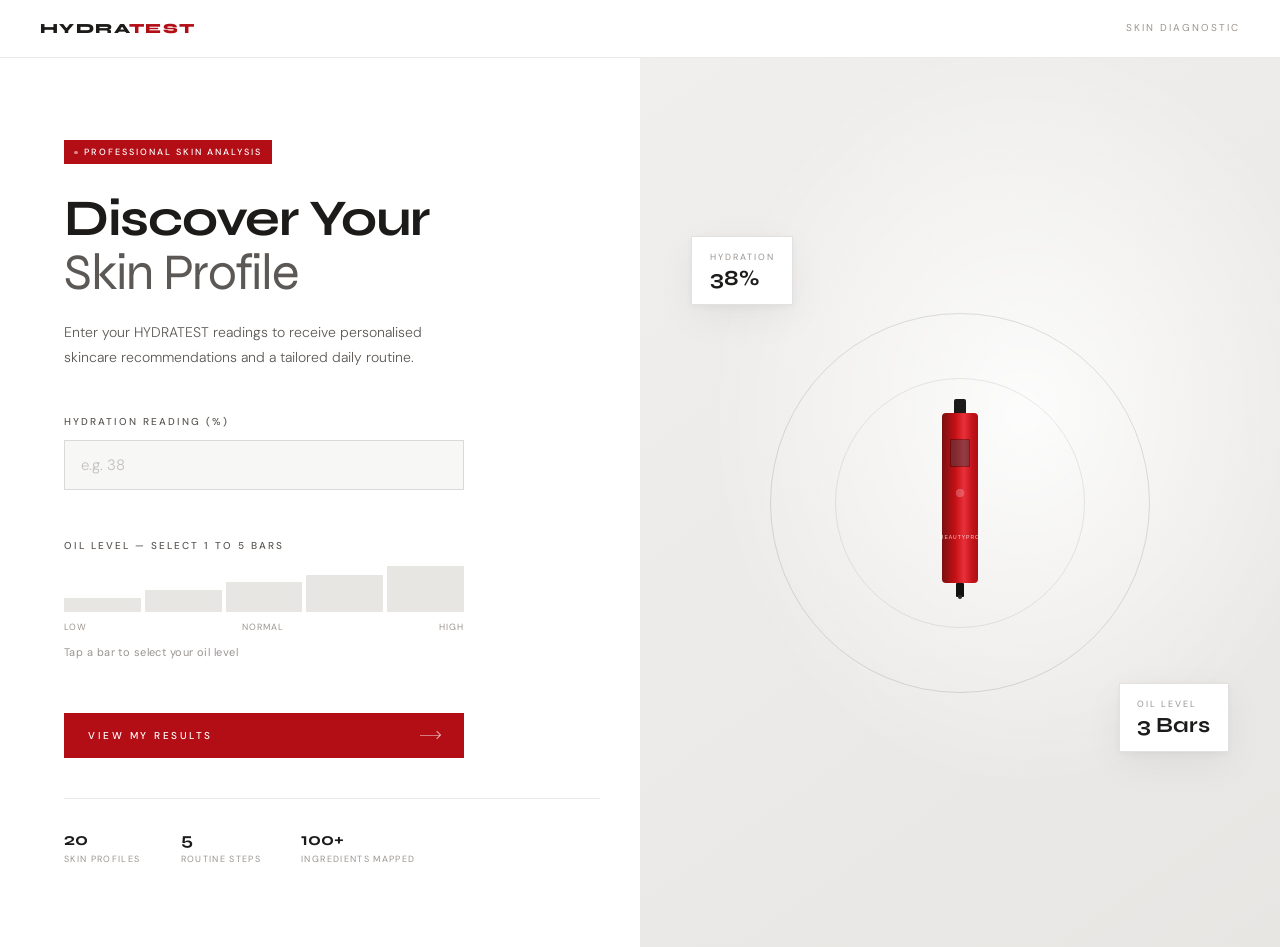
==== index.html @ d5861100 "Add files via upload" ====
<!DOCTYPE html>
<html lang="en">
<head>
  <meta charset="UTF-8">
  <meta name="viewport" content="width=device-width, initial-scale=1.0">
  <title>HYDRATEST — Skin Diagnostic</title>
  <meta name="description" content="Enter your HYDRATEST readings to receive personalised skincare recommendations and routine guidance.">
  <link rel="preconnect" href="https://fonts.googleapis.com">
  <link href="https://fonts.googleapis.com/css2?family=DM+Sans:ital,opsz,wght@0,9..40,200;0,9..40,300;0,9..40,400;0,9..40,500;1,9..40,200&family=Syne:wght@400;500;600;700;800&display=swap" rel="stylesheet">
  <link rel="stylesheet" href="src/styles/global.css">
  <link rel="stylesheet" href="src/styles/home.css">
</head>
<body>

  <nav class="nav">
    <a class="logo" href="/">
      <span class="logo-product">HYDRA<span>TEST</span></span>
    </a>
    <div class="nav-right">Skin Diagnostic</div>
  </nav>

  <div class="hero">

    <!-- Left: form -->
    <div class="hero-left">
      <div class="fade-seq">
        <div class="red-tag">Professional Skin Analysis</div>
        <h1 class="hero-heading">Discover Your<br><em>Skin Profile</em></h1>
        <p class="hero-desc">Enter your HYDRATEST readings to receive personalised skincare recommendations and a tailored daily routine.</p>

        <form class="form-wrap" id="diagnostic-form" novalidate>

          <div class="form-field">
            <label class="form-label" for="hydration-input">Hydration Reading (%)</label>
            <input
              type="number"
              id="hydration-input"
              class="form-input"
              placeholder="e.g. 38"
              min="0" max="100"
              inputmode="numeric"
              autocomplete="off"
            >
            <div class="form-error" id="hydration-error" role="alert"></div>
          </div>

          <div class="form-field">
            <label class="form-label" id="oil-label">Oil Level — Select 1 to 5 Bars</label>
            <div class="oil-bars-wrap" role="group" aria-labelledby="oil-label">
              <div class="oil-bars" id="oil-bars">
                <button class="oil-bar-btn" data-bar="1" type="button" aria-label="1 bar — Low"></button>
                <button class="oil-bar-btn" data-bar="2" type="button" aria-label="2 bars — Medium"></button>
                <button class="oil-bar-btn" data-bar="3" type="button" aria-label="3 bars — Normal"></button>
                <button class="oil-bar-btn" data-bar="4" type="button" aria-label="4 bars — Normal/High"></button>
                <button class="oil-bar-btn" data-bar="5" type="button" aria-label="5 bars — High"></button>
              </div>
              <div class="oil-scale">
                <span>Low</span>
                <span>Normal</span>
                <span>High</span>
              </div>
              <div class="oil-reading" id="oil-reading">Tap a bar to select your oil level</div>
              <div class="form-error" id="oil-error" role="alert"></div>
            </div>
          </div>

          <button class="cta-btn" id="submit-btn" type="submit">
            <span>View My Results</span>
            <div class="cta-arrow"></div>
          </button>

        </form>

        <div class="trust-strip">
          <div class="trust-item">
            <div class="trust-num">20</div>
            <div class="trust-label">Skin Profiles</div>
          </div>
          <div class="trust-item">
            <div class="trust-num">5</div>
            <div class="trust-label">Routine Steps</div>
          </div>
          <div class="trust-item">
            <div class="trust-num">100+</div>
            <div class="trust-label">Ingredients Mapped</div>
          </div>
        </div>
      </div>
    </div>

    <!-- Right: device visual -->
    <div class="hero-right" aria-hidden="true">
      <div class="hero-circle"></div>
      <div class="hero-circle-2"></div>
      <div class="hero-right-inner">
        <div class="hero-device">
          <svg width="52" height="200" viewBox="0 0 52 200" fill="none" xmlns="http://www.w3.org/2000/svg" aria-hidden="true">
            <rect x="20" y="0" width="12" height="16" rx="2" fill="#1C1B1A"/>
            <rect x="8" y="14" width="36" height="170" rx="4" fill="url(#deviceGrad)"/>
            <rect x="16" y="40" width="20" height="28" rx="1" fill="rgba(0,0,0,0.35)"/>
            <rect x="17" y="41" width="18" height="26" rx="1" fill="rgba(150,220,240,0.15)"/>
            <circle cx="26" cy="94" r="4" fill="rgba(255,255,255,0.22)" stroke="rgba(255,255,255,0.12)" stroke-width="0.5"/>
            <text x="26" y="140" fill="rgba(255,255,255,0.8)" font-size="5" font-family="sans-serif" text-anchor="middle" letter-spacing="1">BEAUTYPRO</text>
            <rect x="22" y="184" width="8" height="14" rx="1" fill="#111"/>
            <circle cx="26" cy="198" r="2" fill="#2a2a2a"/>
            <defs>
              <linearGradient id="deviceGrad" x1="8" y1="0" x2="52" y2="0" gradientUnits="userSpaceOnUse">
                <stop offset="0%"   stop-color="#7A1010"/>
                <stop offset="30%"  stop-color="#C41015"/>
                <stop offset="50%"  stop-color="#E8303A"/>
                <stop offset="70%"  stop-color="#C01218"/>
                <stop offset="100%" stop-color="#8A0E12"/>
              </linearGradient>
            </defs>
          </svg>
        </div>
      </div>
      <div class="hero-stat hero-stat-1">
        <div class="hero-stat-label">Hydration</div>
        <div class="hero-stat-value">38%</div>
      </div>
      <div class="hero-stat hero-stat-2">
        <div class="hero-stat-label">Oil Level</div>
        <div class="hero-stat-value">3 Bars</div>
      </div>
    </div>

  </div><!-- /hero -->

  <script type="module" src="src/pages/home.js"></script>
</body>
</html>
---- src/styles/global.css ----
/* =============================================
   HYDRATEST — Global Styles
   Shared across all pages
   ============================================= */

:root {
  /* Brand */
  --red:         #B30E16;
  --red-deep:    #98231D;

  /* Surface */
  --white:       #FFFFFF;
  --near-white:  #F7F7F6;
  --frost:       #F1F0EF;
  --light-grey:  #E8E6E3;
  --mid-grey:    #C4C0BB;

  /* Text */
  --text:        #1C1B1A;
  --text-sec:    #5C5855;
  --text-light:  #9A9490;

  /* Structure */
  --border:      rgba(28,27,26,0.09);
  --border-mid:  rgba(28,27,26,0.13);
  --shadow-card: 0 2px 8px rgba(0,0,0,0.05), 0 12px 40px rgba(0,0,0,0.05);

  /* Type */
  --font-head: 'Syne', sans-serif;
  --font-body: 'DM Sans', sans-serif;

  /* Layout */
  --nav-h: 58px;
  --max-w: 900px;
  --page-pad: 2.5rem;
}

/* ─── Reset ─── */
*, *::before, *::after { box-sizing: border-box; margin: 0; padding: 0; }
html { scroll-behavior: smooth; }

body {
  font-family: var(--font-body);
  background: var(--near-white);
  color: var(--text);
  font-size: 14px;
  line-height: 1.65;
  -webkit-font-smoothing: antialiased;
  overflow-x: hidden;
}

/* ─── Logo ─── */
.logo {
  display: inline-flex;
  align-items: center;
  text-decoration: none;
}

.logo-product {
  font-family: var(--font-head);
  font-size: 14px;
  font-weight: 800;
  letter-spacing: 0.1em;
  text-transform: uppercase;
  color: var(--text);
}

.logo-product span { color: var(--red); }

/* ─── Red pill tag ─── */
.red-tag {
  display: inline-flex;
  align-items: center;
  gap: 0.4rem;
  background: var(--red);
  color: #fff;
  font-family: var(--font-body);
  font-size: 9px;
  font-weight: 500;
  letter-spacing: 0.22em;
  text-transform: uppercase;
  padding: 0.3rem 0.65rem;
  white-space: nowrap;
}

.red-tag::before {
  content: '';
  width: 3.5px;
  height: 3.5px;
  background: rgba(255,255,255,0.5);
  border-radius: 50%;
  flex-shrink: 0;
}

/* ─── Scroll reveal ─── */
.reveal {
  opacity: 0;
  transform: translateY(12px);
  transition: opacity 0.55s ease, transform 0.55s ease;
}
.reveal.in {
  opacity: 1;
  transform: translateY(0);
}

/* ─── Print ─── */
@media print {
  .results-nav,
  .results-footer,
  .back-btn { display: none !important; }
  .r-section { break-inside: avoid; }
}

/* ─── Mobile shared ─── */
@media (max-width: 640px) {
  :root { --page-pad: 1.25rem; }
}
---- src/styles/home.css ----
/* =============================================
   HYDRATEST — Home Page Styles
   ============================================= */

/* ─── Nav ─── */
.nav {
  display: flex;
  justify-content: space-between;
  align-items: center;
  padding: 0 var(--page-pad);
  height: var(--nav-h);
  border-bottom: 1px solid var(--border);
  background: rgba(255,255,255,0.94);
  backdrop-filter: blur(12px);
  -webkit-backdrop-filter: blur(12px);
  position: sticky;
  top: 0;
  z-index: 100;
}

.nav-right {
  font-size: 10px;
  font-weight: 400;
  letter-spacing: 0.2em;
  text-transform: uppercase;
  color: var(--text-light);
}

/* ─── Hero grid ─── */
.hero {
  display: grid;
  grid-template-columns: 1fr 1fr;
  min-height: calc(100vh - var(--nav-h));
  background: var(--white);
}

.hero-left {
  display: flex;
  flex-direction: column;
  justify-content: center;
  padding: 5rem var(--page-pad) 5rem 4rem;
  position: relative;
  z-index: 2;
}

.hero-right {
  position: relative;
  background: var(--frost);
  display: flex;
  align-items: center;
  justify-content: center;
  overflow: hidden;
}

.hero-right::before {
  content: '';
  position: absolute;
  inset: 0;
  background:
    radial-gradient(ellipse 70% 60% at 60% 40%, rgba(255,255,255,0.88) 0%, transparent 70%),
    linear-gradient(145deg, #F0EFEE 0%, #E8E6E3 100%);
}

.hero-right-inner {
  position: relative;
  z-index: 2;
  display: flex;
  align-items: center;
  justify-content: center;
  width: 100%;
  height: 100%;
}

.hero-device { position: relative; z-index: 3; }

/* Decorative geometry */
.hero-circle, .hero-circle-2 {
  position: absolute;
  border-radius: 50%;
  top: 50%;
  left: 50%;
  transform: translate(-50%, -50%);
  pointer-events: none;
}
.hero-circle   { width: 380px; height: 380px; border: 1px solid var(--border-mid); }
.hero-circle-2 { width: 250px; height: 250px; border: 1px solid var(--border); }

/* Floating stat cards */
.hero-stat {
  position: absolute;
  background: var(--white);
  border: 1px solid var(--border-mid);
  padding: 0.85rem 1.1rem;
  z-index: 4;
  box-shadow: var(--shadow-card);
}
.hero-stat-label {
  font-size: 9px;
  letter-spacing: 0.22em;
  text-transform: uppercase;
  color: var(--text-light);
  margin-bottom: 0.2rem;
}
.hero-stat-value {
  font-family: var(--font-head);
  font-size: 1.35rem;
  font-weight: 700;
  color: var(--text);
  line-height: 1;
}
.hero-stat-1 { top: 20%; left: 8%; }
.hero-stat-2 { bottom: 22%; right: 8%; }

/* ─── Hero text ─── */
.fade-seq > * {
  opacity: 0;
  animation: fadeUp 0.65s ease forwards;
}
.fade-seq > *:nth-child(1) { animation-delay: 0.05s; }
.fade-seq > *:nth-child(2) { animation-delay: 0.15s; }
.fade-seq > *:nth-child(3) { animation-delay: 0.25s; }
.fade-seq > *:nth-child(4) { animation-delay: 0.38s; }
.fade-seq > *:nth-child(5) { animation-delay: 0.52s; }

@keyframes fadeUp {
  from { opacity: 0; transform: translateY(14px); }
  to   { opacity: 1; transform: translateY(0); }
}

.red-tag { margin-bottom: 1.75rem; }

.hero-heading {
  font-family: var(--font-head);
  font-size: clamp(2.5rem, 4vw, 3.6rem);
  font-weight: 700;
  line-height: 1.05;
  letter-spacing: -0.025em;
  color: var(--text);
  margin-bottom: 1.25rem;
}
.hero-heading em {
  font-style: normal;
  color: var(--text-sec);
  font-weight: 400;
}

.hero-desc {
  font-size: 14px;
  font-weight: 300;
  color: var(--text-sec);
  max-width: 380px;
  line-height: 1.8;
  margin-bottom: 2.75rem;
}

/* ─── Form ─── */
.form-wrap { width: 100%; max-width: 400px; }

.form-field { margin-bottom: 1.75rem; }

.form-label {
  display: block;
  font-size: 10px;
  font-weight: 500;
  letter-spacing: 0.2em;
  text-transform: uppercase;
  color: var(--text-sec);
  margin-bottom: 0.6rem;
}

.form-input {
  width: 100%;
  background: var(--near-white);
  border: 1px solid var(--border-mid);
  color: var(--text);
  font-family: var(--font-body);
  font-size: 15px;
  font-weight: 300;
  padding: 0.85rem 1rem;
  outline: none;
  transition: border-color 0.2s, background 0.2s;
  -webkit-appearance: none;
  appearance: none;
  border-radius: 0;
}
.form-input:focus { border-color: var(--red); background: var(--white); }
.form-input::placeholder { color: var(--mid-grey); }

/* Oil bars */
.oil-bars {
  display: flex;
  gap: 4px;
  align-items: flex-end;
  height: 48px;
}

.oil-bar-btn {
  flex: 1;
  background: var(--light-grey);
  border: none;
  cursor: pointer;
  transition: background 0.15s, transform 0.1s;
  border-radius: 1px;
}
.oil-bar-btn:nth-child(1) { height: 30%; }
.oil-bar-btn:nth-child(2) { height: 46%; }
.oil-bar-btn:nth-child(3) { height: 62%; }
.oil-bar-btn:nth-child(4) { height: 78%; }
.oil-bar-btn:nth-child(5) { height: 96%; }

.oil-bar-btn.filled { background: rgba(179,14,22,0.22); }
.oil-bar-btn.active { background: var(--red); }
.oil-bar-btn:hover:not(.active) { background: rgba(179,14,22,0.14); }

.oil-scale {
  display: flex;
  justify-content: space-between;
  margin-top: 0.5rem;
}
.oil-scale span {
  font-size: 9px;
  letter-spacing: 0.12em;
  color: var(--text-light);
  text-transform: uppercase;
}

.oil-reading {
  margin-top: 0.5rem;
  font-size: 11px;
  color: var(--text-light);
  letter-spacing: 0.04em;
  min-height: 16px;
}
.oil-reading strong { color: var(--text); font-weight: 500; }

.form-error {
  font-size: 10px;
  color: var(--red);
  letter-spacing: 0.04em;
  margin-top: 0.4rem;
  min-height: 14px;
}

/* CTA */
.cta-btn {
  display: inline-flex;
  align-items: center;
  justify-content: space-between;
  width: 100%;
  gap: 1rem;
  background: var(--red);
  color: #fff;
  border: none;
  font-family: var(--font-body);
  font-size: 10px;
  font-weight: 500;
  letter-spacing: 0.25em;
  text-transform: uppercase;
  padding: 1rem 1.5rem;
  cursor: pointer;
  transition: background 0.2s, transform 0.15s;
  margin-top: 0.25rem;
}
.cta-btn:hover { background: var(--red-deep); transform: translateY(-1px); }
.cta-btn:active { transform: translateY(0); }

.cta-arrow {
  width: 20px;
  height: 1px;
  background: rgba(255,255,255,0.45);
  position: relative;
  flex-shrink: 0;
}
.cta-arrow::after {
  content: '';
  position: absolute;
  right: 0;
  top: -3px;
  width: 6px;
  height: 6px;
  border-right: 1px solid rgba(255,255,255,0.65);
  border-top: 1px solid rgba(255,255,255,0.65);
  transform: rotate(45deg);
}

/* Trust strip */
.trust-strip {
  display: flex;
  gap: 2.5rem;
  margin-top: 2.5rem;
  padding-top: 2rem;
  border-top: 1px solid var(--border);
}
.trust-num {
  font-family: var(--font-head);
  font-size: 1.1rem;
  font-weight: 700;
  color: var(--text);
  line-height: 1;
  margin-bottom: 0.2rem;
}
.trust-label {
  font-size: 9px;
  letter-spacing: 0.15em;
  text-transform: uppercase;
  color: var(--text-light);
}

/* ─── Mobile ─── */
@media (max-width: 768px) {
  .hero {
    grid-template-columns: 1fr;
    min-height: auto;
  }
  .hero-right {
    height: 220px;
    order: -1;
  }
  .hero-left {
    padding: 3rem var(--page-pad) 4rem;
  }
  .hero-stat { display: none; }
  .trust-strip { gap: 1.5rem; }
}
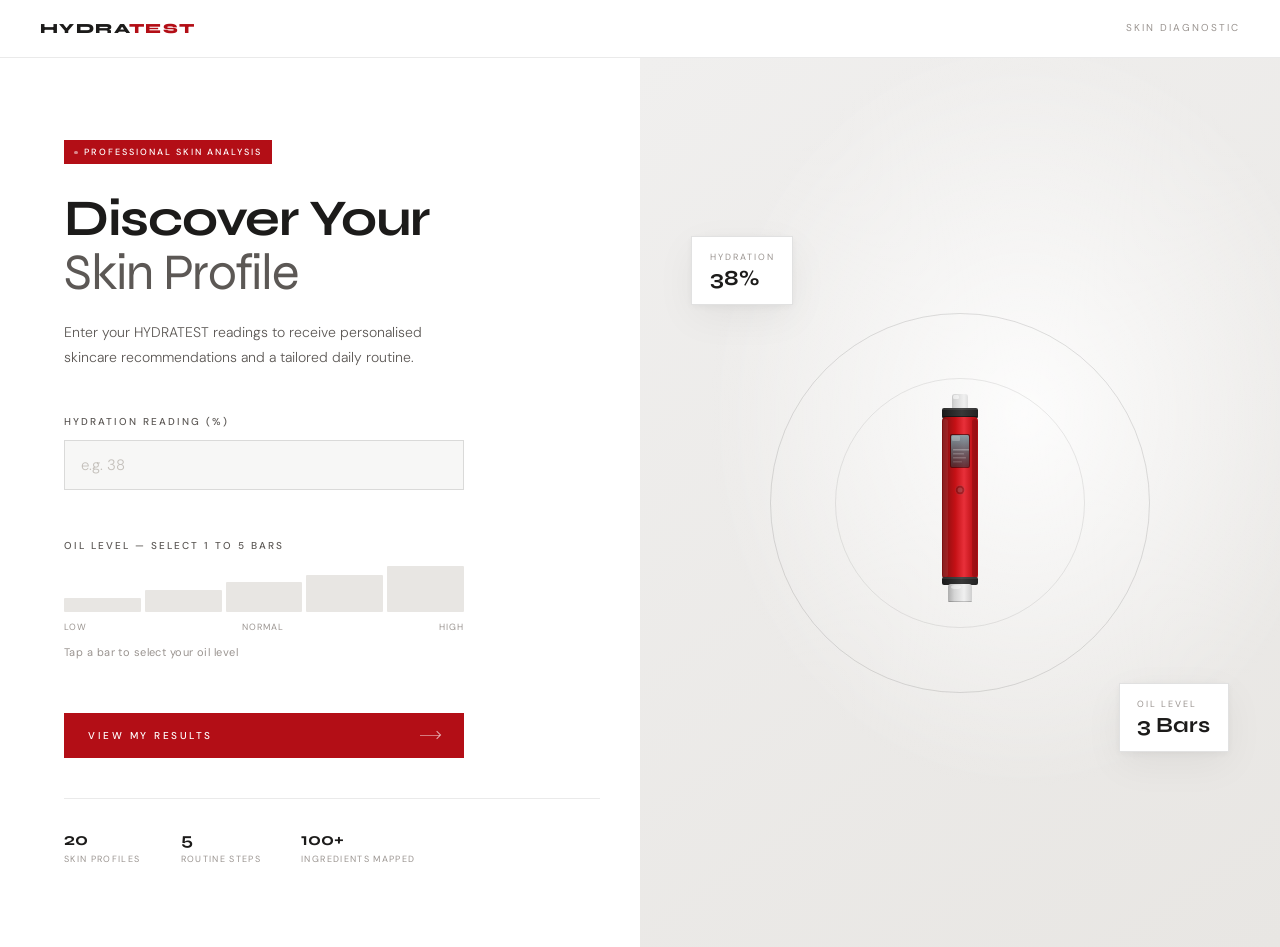
==== commit d583c634: "Add files via upload" ====
--- a/index.html
+++ b/index.html
@@ -94,15 +94,7 @@
       <div class="hero-circle-2"></div>
       <div class="hero-right-inner">
         <div class="hero-device">
-          <svg width="52" height="200" viewBox="0 0 52 200" fill="none" xmlns="http://www.w3.org/2000/svg" aria-hidden="true">
-            <rect x="20" y="0" width="12" height="16" rx="2" fill="#1C1B1A"/>
-            <rect x="8" y="14" width="36" height="170" rx="4" fill="url(#deviceGrad)"/>
-            <rect x="16" y="40" width="20" height="28" rx="1" fill="rgba(0,0,0,0.35)"/>
-            <rect x="17" y="41" width="18" height="26" rx="1" fill="rgba(150,220,240,0.15)"/>
-            <circle cx="26" cy="94" r="4" fill="rgba(255,255,255,0.22)" stroke="rgba(255,255,255,0.12)" stroke-width="0.5"/>
-            <text x="26" y="140" fill="rgba(255,255,255,0.8)" font-size="5" font-family="sans-serif" text-anchor="middle" letter-spacing="1">BEAUTYPRO</text>
-            <rect x="22" y="184" width="8" height="14" rx="1" fill="#111"/>
-            <circle cx="26" cy="198" r="2" fill="#2a2a2a"/>
+          <svg width="52" height="210" viewBox="0 0 52 210" fill="none" xmlns="http://www.w3.org/2000/svg" aria-hidden="true" class="device-svg">
             <defs>
               <linearGradient id="deviceGrad" x1="8" y1="0" x2="52" y2="0" gradientUnits="userSpaceOnUse">
                 <stop offset="0%"   stop-color="#7A1010"/>
@@ -111,7 +103,73 @@
                 <stop offset="70%"  stop-color="#C01218"/>
                 <stop offset="100%" stop-color="#8A0E12"/>
               </linearGradient>
+              <linearGradient id="capGrad" x1="8" y1="0" x2="52" y2="0" gradientUnits="userSpaceOnUse">
+                <stop offset="0%"   stop-color="#888"/>
+                <stop offset="28%"  stop-color="#D4D4D4"/>
+                <stop offset="50%"  stop-color="#F0F0F0"/>
+                <stop offset="72%"  stop-color="#C8C8C8"/>
+                <stop offset="100%" stop-color="#909090"/>
+              </linearGradient>
+              <linearGradient id="collarGrad" x1="8" y1="0" x2="52" y2="0" gradientUnits="userSpaceOnUse">
+                <stop offset="0%"   stop-color="#1A1A1A"/>
+                <stop offset="45%"  stop-color="#383838"/>
+                <stop offset="100%" stop-color="#181818"/>
+              </linearGradient>
+              <linearGradient id="screenGrad" x1="16" y1="42" x2="16" y2="72" gradientUnits="userSpaceOnUse">
+                <stop offset="0%"   stop-color="#96E0EA" stop-opacity="0.65"/>
+                <stop offset="100%" stop-color="#4BBFCC" stop-opacity="0.18"/>
+              </linearGradient>
+              <!-- Screen pulse animation gradient -->
+              <linearGradient id="screenPulse" x1="16" y1="42" x2="16" y2="72" gradientUnits="userSpaceOnUse">
+                <stop offset="0%"   stop-color="#B0EEFF" stop-opacity="0.9"/>
+                <stop offset="100%" stop-color="#60D0E0" stop-opacity="0.4"/>
+              </linearGradient>
             </defs>
+
+            <!-- Cap (top, silver) -->
+            <rect x="18" y="0" width="16" height="16" rx="3" fill="url(#capGrad)"/>
+            <!-- Cap highlight -->
+            <rect x="19" y="1" width="6" height="4" rx="1.5" fill="rgba(255,255,255,0.55)"/>
+
+            <!-- Top collar (dark band) -->
+            <rect x="8" y="14" width="36" height="10" rx="2" fill="url(#collarGrad)"/>
+            <rect x="8" y="14" width="36" height="2" rx="1" fill="rgba(255,255,255,0.08)"/>
+            <rect x="8" y="22" width="36" height="2" fill="rgba(0,0,0,0.45)"/>
+
+            <!-- Main body -->
+            <rect x="8" y="23" width="36" height="162" rx="4" fill="url(#deviceGrad)"/>
+            <!-- Left highlight sheen -->
+            <rect x="9" y="25" width="5" height="158" rx="2.5" fill="rgba(255,255,255,0.07)"/>
+            <!-- Right edge shadow -->
+            <rect x="38" y="25" width="5" height="158" rx="2.5" fill="rgba(0,0,0,0.14)"/>
+
+            <!-- Screen bezel -->
+            <rect x="16" y="40" width="20" height="34" rx="2" fill="rgba(0,0,0,0.5)"/>
+            <!-- Screen glass (animated) -->
+            <rect x="17" y="41" width="18" height="32" rx="1.5" fill="url(#screenGrad)" class="screen-glass"/>
+            <!-- Screen glare -->
+            <rect x="18" y="42" width="8" height="5" rx="1" fill="rgba(255,255,255,0.22)"/>
+            <!-- Screen data lines -->
+            <rect x="19" y="55" width="16" height="1.5" rx="0.5" fill="rgba(255,255,255,0.28)" class="screen-line-1"/>
+            <rect x="19" y="59" width="11" height="1.5" rx="0.5" fill="rgba(255,255,255,0.2)"  class="screen-line-2"/>
+            <rect x="19" y="63" width="13" height="1.5" rx="0.5" fill="rgba(255,255,255,0.2)"  class="screen-line-3"/>
+            <rect x="19" y="67" width="9"  height="1.5" rx="0.5" fill="rgba(255,255,255,0.14)" class="screen-line-4"/>
+
+            <!-- Button -->
+            <circle cx="26" cy="96" r="4.5" fill="rgba(0,0,0,0.28)" stroke="rgba(255,255,255,0.14)" stroke-width="0.5"/>
+            <circle cx="26" cy="96" r="2.5" fill="rgba(255,255,255,0.16)"/>
+
+            <!-- Bottom collar (dark band, matching top) -->
+            <rect x="8" y="183" width="36" height="8" rx="2" fill="url(#collarGrad)"/>
+            <rect x="8" y="183" width="36" height="2" rx="1" fill="rgba(255,255,255,0.08)"/>
+
+            <!-- Silver sensor cap (bottom) -->
+            <rect x="14" y="190" width="24" height="18" rx="3" fill="url(#capGrad)"/>
+            <!-- Sensor highlight -->
+            <ellipse cx="22" cy="193" rx="5" ry="2" fill="rgba(255,255,255,0.4)"/>
+            <!-- Sensor rounded bottom -->
+            <rect x="14" y="204" width="24" height="4" rx="2" fill="url(#capGrad)"/>
+            <rect x="14" y="207" width="24" height="1" rx="0.5" fill="rgba(0,0,0,0.2)"/>
           </svg>
         </div>
       </div>
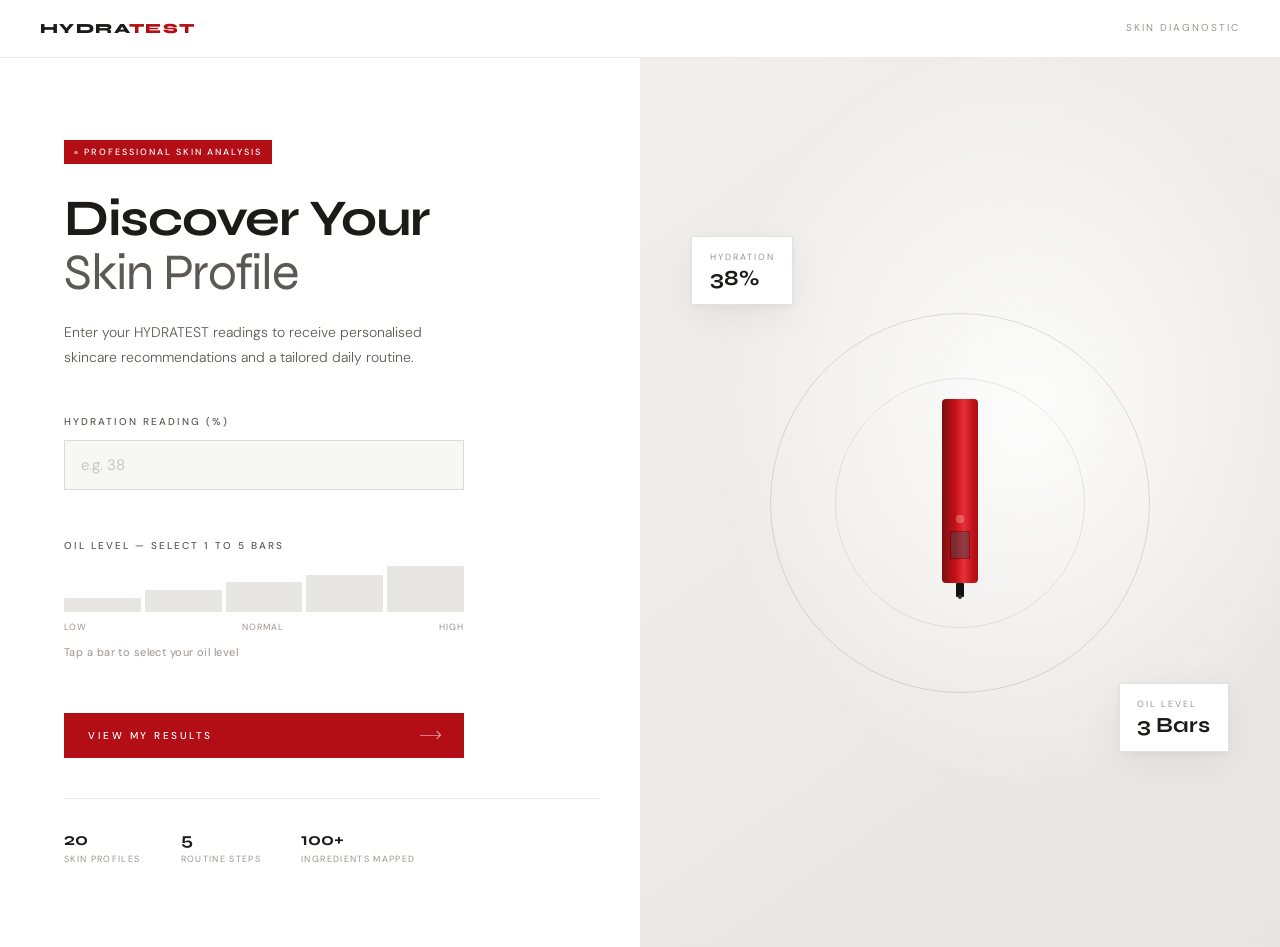
==== commit 9753cdea: "Add files via upload" ====
--- a/index.html
+++ b/index.html
@@ -94,7 +94,7 @@
       <div class="hero-circle-2"></div>
       <div class="hero-right-inner">
         <div class="hero-device">
-          <svg width="52" height="210" viewBox="0 0 52 210" fill="none" xmlns="http://www.w3.org/2000/svg" aria-hidden="true" class="device-svg">
+          <svg id="hydratest-device" width="52" height="200" viewBox="0 0 52 200" fill="none" xmlns="http://www.w3.org/2000/svg" aria-hidden="true">
             <defs>
               <linearGradient id="deviceGrad" x1="8" y1="0" x2="52" y2="0" gradientUnits="userSpaceOnUse">
                 <stop offset="0%"   stop-color="#7A1010"/>
@@ -103,73 +103,28 @@
                 <stop offset="70%"  stop-color="#C01218"/>
                 <stop offset="100%" stop-color="#8A0E12"/>
               </linearGradient>
-              <linearGradient id="capGrad" x1="8" y1="0" x2="52" y2="0" gradientUnits="userSpaceOnUse">
-                <stop offset="0%"   stop-color="#888"/>
-                <stop offset="28%"  stop-color="#D4D4D4"/>
-                <stop offset="50%"  stop-color="#F0F0F0"/>
-                <stop offset="72%"  stop-color="#C8C8C8"/>
-                <stop offset="100%" stop-color="#909090"/>
-              </linearGradient>
-              <linearGradient id="collarGrad" x1="8" y1="0" x2="52" y2="0" gradientUnits="userSpaceOnUse">
-                <stop offset="0%"   stop-color="#1A1A1A"/>
-                <stop offset="45%"  stop-color="#383838"/>
-                <stop offset="100%" stop-color="#181818"/>
-              </linearGradient>
-              <linearGradient id="screenGrad" x1="16" y1="42" x2="16" y2="72" gradientUnits="userSpaceOnUse">
-                <stop offset="0%"   stop-color="#96E0EA" stop-opacity="0.65"/>
-                <stop offset="100%" stop-color="#4BBFCC" stop-opacity="0.18"/>
-              </linearGradient>
-              <!-- Screen pulse animation gradient -->
-              <linearGradient id="screenPulse" x1="16" y1="42" x2="16" y2="72" gradientUnits="userSpaceOnUse">
-                <stop offset="0%"   stop-color="#B0EEFF" stop-opacity="0.9"/>
-                <stop offset="100%" stop-color="#60D0E0" stop-opacity="0.4"/>
-              </linearGradient>
             </defs>
 
-            <!-- Cap (top, silver) -->
-            <rect x="18" y="0" width="16" height="16" rx="3" fill="url(#capGrad)"/>
-            <!-- Cap highlight -->
-            <rect x="19" y="1" width="6" height="4" rx="1.5" fill="rgba(255,255,255,0.55)"/>
+            <!-- Body — full height, no cap -->
+            <rect x="8" y="0" width="36" height="184" rx="4" fill="url(#deviceGrad)"/>
 
-            <!-- Top collar (dark band) -->
-            <rect x="8" y="14" width="36" height="10" rx="2" fill="url(#collarGrad)"/>
-            <rect x="8" y="14" width="36" height="2" rx="1" fill="rgba(255,255,255,0.08)"/>
-            <rect x="8" y="22" width="36" height="2" fill="rgba(0,0,0,0.45)"/>
-
-            <!-- Main body -->
-            <rect x="8" y="23" width="36" height="162" rx="4" fill="url(#deviceGrad)"/>
-            <!-- Left highlight sheen -->
-            <rect x="9" y="25" width="5" height="158" rx="2.5" fill="rgba(255,255,255,0.07)"/>
-            <!-- Right edge shadow -->
-            <rect x="38" y="25" width="5" height="158" rx="2.5" fill="rgba(0,0,0,0.14)"/>
+            <!-- Button — above screen -->
+            <circle cx="26" cy="120" r="4" fill="rgba(255,255,255,0.25)" stroke="rgba(255,255,255,0.15)" stroke-width="0.5"/>
 
             <!-- Screen bezel -->
-            <rect x="16" y="40" width="20" height="34" rx="2" fill="rgba(0,0,0,0.5)"/>
-            <!-- Screen glass (animated) -->
-            <rect x="17" y="41" width="18" height="32" rx="1.5" fill="url(#screenGrad)" class="screen-glass"/>
-            <!-- Screen glare -->
-            <rect x="18" y="42" width="8" height="5" rx="1" fill="rgba(255,255,255,0.22)"/>
-            <!-- Screen data lines -->
-            <rect x="19" y="55" width="16" height="1.5" rx="0.5" fill="rgba(255,255,255,0.28)" class="screen-line-1"/>
-            <rect x="19" y="59" width="11" height="1.5" rx="0.5" fill="rgba(255,255,255,0.2)"  class="screen-line-2"/>
-            <rect x="19" y="63" width="13" height="1.5" rx="0.5" fill="rgba(255,255,255,0.2)"  class="screen-line-3"/>
-            <rect x="19" y="67" width="9"  height="1.5" rx="0.5" fill="rgba(255,255,255,0.14)" class="screen-line-4"/>
+            <rect x="16" y="132" width="20" height="28" rx="1" fill="rgba(0,0,0,0.35)"/>
+            <!-- Screen glass -->
+            <rect x="17" y="133" width="18" height="26" rx="1" fill="rgba(150,220,240,0.15)"/>
 
-            <!-- Button -->
-            <circle cx="26" cy="96" r="4.5" fill="rgba(0,0,0,0.28)" stroke="rgba(255,255,255,0.14)" stroke-width="0.5"/>
-            <circle cx="26" cy="96" r="2.5" fill="rgba(255,255,255,0.16)"/>
+            <!-- Bars — increasing height, bottom-aligned, left to right -->
+            <rect id="dev-bar-1" x="18" y="156" width="3" height="3"  rx="0.4" fill="rgba(255,255,255,0.75)" opacity="0"/>
+            <rect id="dev-bar-2" x="22" y="153" width="3" height="6"  rx="0.4" fill="rgba(255,255,255,0.75)" opacity="0"/>
+            <rect id="dev-bar-3" x="26" y="150" width="3" height="9"  rx="0.4" fill="rgba(255,255,255,0.75)" opacity="0"/>
+            <rect id="dev-bar-4" x="30" y="147" width="3" height="12" rx="0.4" fill="rgba(255,255,255,0.75)" opacity="0"/>
 
-            <!-- Bottom collar (dark band, matching top) -->
-            <rect x="8" y="183" width="36" height="8" rx="2" fill="url(#collarGrad)"/>
-            <rect x="8" y="183" width="36" height="2" rx="1" fill="rgba(255,255,255,0.08)"/>
-
-            <!-- Silver sensor cap (bottom) -->
-            <rect x="14" y="190" width="24" height="18" rx="3" fill="url(#capGrad)"/>
-            <!-- Sensor highlight -->
-            <ellipse cx="22" cy="193" rx="5" ry="2" fill="rgba(255,255,255,0.4)"/>
-            <!-- Sensor rounded bottom -->
-            <rect x="14" y="204" width="24" height="4" rx="2" fill="url(#capGrad)"/>
-            <rect x="14" y="207" width="24" height="1" rx="0.5" fill="rgba(0,0,0,0.2)"/>
+            <!-- Probe tip -->
+            <rect x="22" y="184" width="8" height="14" rx="1" fill="#111"/>
+            <circle cx="26" cy="198" r="2" fill="#333"/>
           </svg>
         </div>
       </div>
--- a/src/styles/home.css
+++ b/src/styles/home.css
@@ -304,6 +304,18 @@
   letter-spacing: 0.15em;
   text-transform: uppercase;
   color: var(--text-light);
+}
+
+/* ─── Device animations ─── */
+@keyframes deviceSpin {
+  0%   { transform: rotate(0deg); }
+  100% { transform: rotate(360deg); }
+}
+
+@keyframes barPop {
+  0%   { opacity: 0; transform: scaleY(0.4); }
+  60%  { opacity: 1; transform: scaleY(1.1); }
+  100% { opacity: 1; transform: scaleY(1); }
 }
 
 /* ─── Mobile ─── */
